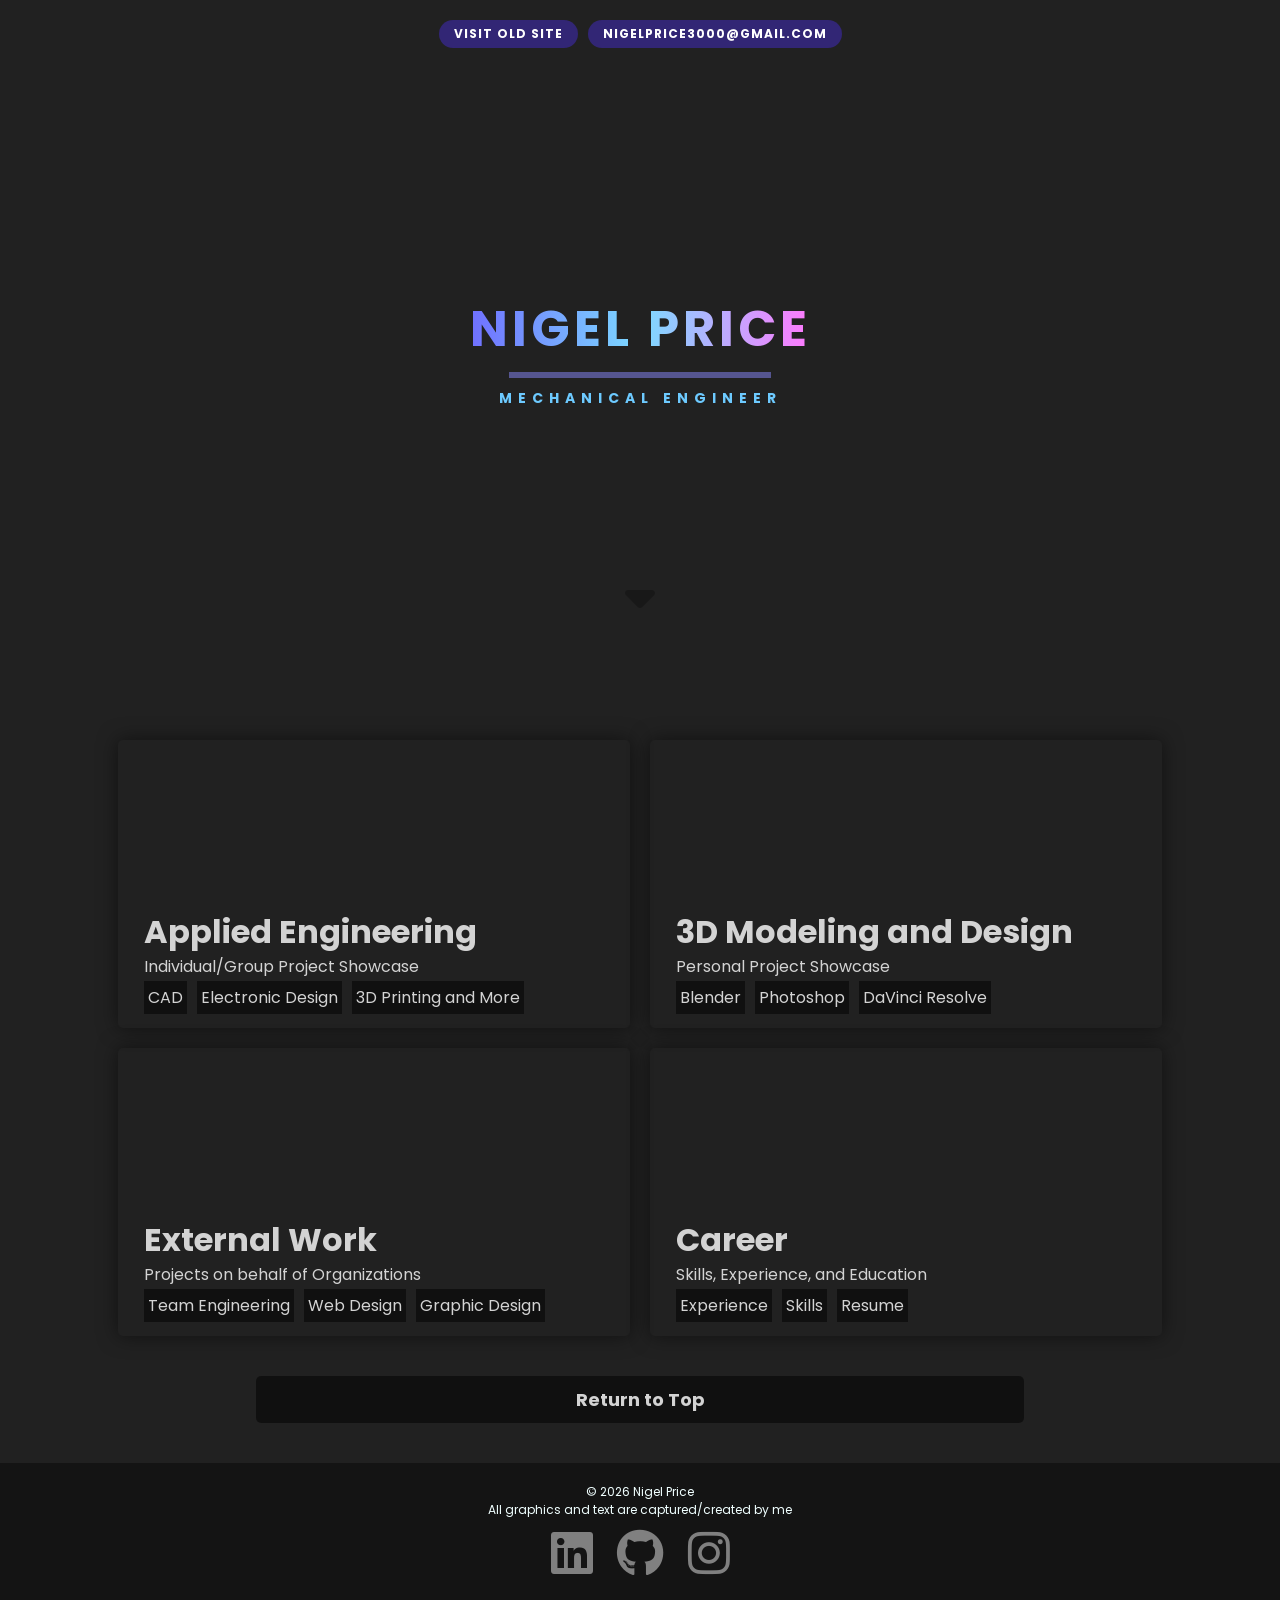
==== index.html @ 2098e36e "Add files via upload" ====
<!DOCTYPE html>
<html lang="en">
<head>
    <meta charset="UTF-8">
    <meta name="viewport" content="width=device-width, initial-scale=1.0">
    <title>Document</title>
    <link rel="stylesheet" href="styles.css">
    <link rel="stylesheet" href="https://cdnjs.cloudflare.com/ajax/libs/font-awesome/6.0.0/css/all.min.css">
</head>
<body>
    <div class="intro">
        <div class="header-links">
            <a href="https://nigelprice4060.github.io/nigel-site/index.html" target="_blank">Visit Old Site</a>
            <a href="https://mail.google.com/mail/?view=cm&fs=1&to=nigelprice3000@gmail.com " target="_blank">nigelprice3000@gmail.com</a>
        </div>
        <h1 class="gradient-text">nigel price</h1>
        <hr>
        <p><b>Mechanical Engineer</b></p>
        <i class="fa-solid fa-caret-down"></i>
    </div>
    <div class="homecontent">
    
    <a href="engineering.html" class="homebox is-eng">
            <h1>Applied Engineering</h1>
            <p>Individual/Group Project Showcase</p>
            <ul>
                <li>CAD</li>
                <li>Electronic Design</li>
                <li>3D Printing and More</li>
            </ul>
    </a>

    <a href="blender.html" class="homebox is-vfx">
        <h1>3D Modeling and Design</h1>
        <p>Personal Project Showcase</p>
        <ul>
            <li>Blender</li>
            <li>Photoshop</li>
            <li>DaVinci Resolve</li>
        </ul>
    </a>

    <a href="extwork.html" class="homebox is-art">
        <h1>External Work</h1>
        <p>Projects on behalf of Organizations</p>
        <ul>
            <li>Team Engineering</li>
            <li>Web Design</li>
            <li>Graphic Design</li>
        </ul>
    </a>

    <a href="career.html" class="homebox is-car">
        <h1>Career</h1>
        <p>Skills, Experience, and Education</p>
        <ul>
            <li>Experience</li>
            <li>Skills</li>
            <li>Resume</li>
        </ul>
    </a>

    <a href="index.html" class="homebutton">
        <h1>Return to Top</h1>
    </a>

</div>
    <div class="bottom">
        <p>© 2026 Nigel Price</p>
        <p>All graphics and text are captured/created by me</p>
        <a href="https://www.linkedin.com/in/nigel-price-3305b8288/" target="_blank"><i class="fa-brands fa-linkedin"></i></a>
        <a href="https://github.com/nigelprice4060" target="_blank"><i class="fa-brands fa-github"></i></a>
        <a href="https://www.instagram.com/not_nigel_/" target="_blank"><i class="fa-brands fa-instagram"></i></a>
    </div>
    <script src="script.js"></script>
</body>
</html>
---- styles.css ----
@import url('https://fonts.googleapis.com/css2?family=Poppins&display=swap');

* {
  margin: 0;
  padding: 0;
  border: 0;
  font-family: 'Poppins', sans-serif;
}

body {
  background-color: #212121;
}

.intro {
    position: relative;
    display: flex;
    flex-direction: column;
    align-items: center;
    justify-content: center;
    height: 100vh;
    text-align: center;
    text-transform: uppercase;
    background-image: url('IntroBackgroundPattern.png');
    background-position: center;
    background-repeat: no-repeat;
    background-size: cover;
    transition: 1s;
}

.loaded .intro {
    height: 80vh;
}

.small {
    height: 80vh;
}

.loaded .small {
    height: 60vh;
}

.intro .header-links {
    position: absolute;
    top: 20px;
    display: flex;
    align-items: center;
    align-content: center;
    gap: 10px;
}

.intro a {
    color: white;
    background-color: rgba(60, 41, 169, 0.615);
    padding: 5px 15px;
    text-decoration:solid;
    font-size: 12px;
    font-weight: bold;
    letter-spacing: 1px;
    border-radius: 20px;
    transition: 0.3s;
}

.intro a:hover {
    background-color: rgb(144, 88, 255);
    padding: 5px 25px;
    letter-spacing: 3px;
    transform: translateY(-2px);
}

.intro h1 {
    font-size: 50px;
    margin-bottom: 5px;
    letter-spacing: 4px;
    transition: ease-in 1s;
}

.intro hr {
    width: 80%;
    border: 3px solid hsla(240, 100%, 77%, 0.5);
    margin-bottom: 10px;
    transition: ease-in-out 1.8s;
}
.loaded .intro hr {
    width: 20%;
}

.intro p {
    font-size: 16px;
    margin-bottom: 20px;
    color: rgba(0, 0, 0, 0);
    letter-spacing: 0px;
    transition: ease-in-out 1s;
}
.loaded .intro p {
    font-size: 14px;
    letter-spacing: 6px;
    color: rgb(109, 202, 255);
}

.intro i {
    position: absolute;
    bottom: 40px;
    font-size: 48px;
    color: rgba(255, 255, 255, 0);
    transition: ease-out 0.8s;
}

.loaded .intro i {
    bottom: 100px;
    color: rgba(0, 0, 0, 0.25);
}

.gradient-text {
    background: linear-gradient(to right, #7070ff, #7cdaff, #ff79fd, #5694ff, #d104ff);
    background-size: 200% 100%;
    background-position: 0% 50%;
    -webkit-background-clip: text;
    -webkit-text-fill-color: transparent;
    animation: moveGradient 3s ease infinite;
}

@keyframes moveGradient {
  0% {
    background-position: 0% 50%;
  }
  50% {
    background-position: 100% 50%;
  }
  100% {
    background-position: 0% 50%;
  }
}

.homecontent {
    display: flex;
    flex-wrap: wrap;     
    justify-content: center;
    gap: 20px;              
    width: 100%;
    padding-top: 100px;
    padding-bottom: 20px;
    transition: 2s;
}

.loaded .homecontent {
    padding-top: 20px;
}

.homebox {
    position: relative;
    width: 40%;
    height: auto;
    aspect-ratio: 16/9;
    color: lightgray;
    background-position: center;
    background-repeat: no-repeat;
    background-size: cover;
    border-radius: 5px;
    transition: 0.5s;
    box-shadow: 0px 0px 20px rgba(0, 0, 0, 0.5);
}

.homebox h1 {
    position: absolute;
    bottom: 25%;
    padding-left: 5%;
}

.homebox p {
    position: absolute;
    bottom: 17%;
    padding-left: 5%;
}

.homebox ul {
    position: absolute;
    bottom: 5%;
    padding-left: 5%;
    list-style-type: none;
    display: flex;
    gap: 10px;
}

.homebox li {
    background-color: rgba(0, 0, 0, 0.5);
    gap: 5px;
    padding: 4px;
}

.homebox:hover {
    color: rgba(255, 255, 255);
    width: 45%;
}

.homebox:hover li {
    background-color: rgba(0,0,0,0);
}


.is-eng { background-image: url('Home_Engineering.png'); }
.is-eng:hover { background-image: url('Home_EngineeringHover.png'); }

.is-vfx { background-image: url('Home_VFX.png'); }
.is-vfx:hover { background-image: url('Home_VFXHover.png'); }

.is-art { background-image: url('Home_ExtWork.png'); }
.is-art:hover { background-image: url('Home_ExtWorkHover.png'); }

.is-car { background-image: url('Home_Career.png'); }
.is-car:hover { background-image: url('Home_CareerHover.png'); } 

.homebutton {
    width: 60%;
    height: auto;
    margin: 20px;
    text-align: center;
    color: lightgray;
    background-color: rgba(0, 0, 0, 0.50);
    text-decoration: none;
    border-radius: 5px;
    transition: 0.5s;
}

.homebutton h1 {
    padding: 10px 10px;
    font-size: 18px;
}

.homebutton:hover {
    color: rgb(227, 85, 85);
    background-color: rgba(0, 0, 0, 0.75);
    width: 70%;
}

.medtextbox {
    width: 40%;
    height:fit-content;
    text-align: center;
    padding: 20px 20px;
    background-color: rgba(0, 0, 0, 0.20);
    border-radius: 5px;
    color: white;
}

.left {
    text-align: left;
}

.indent {
    text-indent: 20px;
}

.medtextbox h1 {
    font-size: 22px;
    margin-bottom: 15px;
}

.medtextbox p {
    font-size: 13px;
}

.medtextbox b {
    color: rgb(169, 132, 255);
    font-size: 15px;
}

.medtextbox i {
    font-style: normal;
    color: rgb(150, 150, 150);
}

.medtextbox h2 {
    text-transform: uppercase;
    color: rgba(255, 255, 255, 0.6);
    font-size: 12px;
    padding-top: 10px;
}

.largetextbox {
    width: 85%;
    height:fit-content;
    text-align: center;
    padding: 20px 20px;
    background-color: rgba(0, 0, 0, 0.20);
    border-radius: 5px;
    color: white;
}

.largetextbox h1 {
    font-size: 22px;
    margin-bottom: 15px;
}

.largetextbox p {
    font-size: 13px;
}

.largetextbox b {
    color: rgb(148, 101, 255);
}

.largetextbox h2 {
    text-transform: uppercase;
    color: rgba(255, 255, 255, 0.6);
    font-size: 12px;
    padding-top: 10px;
}

.eightytextbox {
    width: 60%;
    height:fit-content;
    text-align: center;
    padding: 20px 20px;
    background-color: rgba(0, 0, 0, 0.20);
    border-radius: 5px;
    color: white;
}

.eightytextbox h1 {
    font-size: 22px;
    margin-bottom: 15px;
    color: rgb(148, 101, 255);
}

.eightytextbox p {
    font-size: 13px;
}

.profilepicture {
    width: 15%;
    aspect-ratio: 1/1;
    text-align: center;
    padding: 20px 20px;
    background-image: url('ProfilePictureSite.png');
    background-position: center;
    background-repeat: no-repeat;
    background-size: cover;
    border-radius: 5px;
    overflow: hidden;
}

.skills {
    display: flex;
    flex-wrap: wrap;
    gap: 20px;
}

.medtextbox ul {
    list-style-type: none;
    font-size: 13px;
}

.medimagebox {
    width: 40%;
    height: 40vh;
    text-align: center;
    padding: 20px 20px;
    background-position: center;
    background-repeat: no-repeat;
    background-size: cover;
    border-radius: 5px;
    transition: 0.5s;
    overflow: hidden;
    box-shadow: 0px 0px 20px rgba(0, 0, 0, 0.5);
}

.largeimagebox {
    width: 85%;
    height: auto;
    aspect-ratio: 16/9;
    padding: 20px 20px;
    background-position: center;
    background-repeat: no-repeat;
    background-size: auto;
    border-radius: 5px;
    transition: 0.5s;
    overflow: hidden;
    box-shadow: 0px 0px 20px rgba(0, 0, 0, 0.5);
}

.s1 {
    background-image: url('FFBWheelShowcase.jpg');
}

.s2 {
    background-image: url('FFBWheelFrontRight.png');
    background-size: 110%;
}
.s2:hover {
    background-image: url('FFBWheelFrontRightHover.png');
    background-size: 100%;
}

.s3 {
    background-image: url('FFBWheelTopDown.png');
    background-size: 110%;
}
.s3:hover {
    background-image: url('FFBWheelTopDownHover.png');
    background-size: 100%;
}

.brake1 {
    background-image: url('RegenBrakeShowcase.png');
    background-size: 100%;
}

.brake2 {
    background-image: url('RegenBrakeSimscape.png');
    background-size: 100%;
}

.brake3 {
    background-image: url('RegenBrakeSimGraphs.png');
    background-size: 100%;
}

.d1 {
    background-image: url('DuckProject1.png');
}

.g1 {
    background-image: url('GoKartProject1.png');
}

.b1 {
    background-image: url('StageV2Showcase.png');
    background-size: 100%;
}

.b1:hover {
    background-image: url('StageV2ShowcaseHover.png');
    background-size: 110%;
}

.b2 {
    background-image: url('SilversRoomShowcase.png');
    background-size: 100%;
}
.b2:hover {
    background-image: url('SilversRoomShowcaseHover.png');
    background-size: 110%;
}

.b3 {
    background-image: url('RUCRT_PromovidSite.gif');
    background-size: 100%;
}
.b3:hover {
    background-size: 110%;
}

.b4 {
    background-image: url('Buffet810upd.png');
    background-size: 100%;
}
.b4:hover {
    background-image: url('BuffetAltView.png');
    background-size: 110%;
}

.b5 {
    background-image: url('Winkler710copy.png');
    background-size: 100%;
}
.b5:hover {
    background-image: url('WinkerAnimLonger.gif');
    background-size: 110%;
}

.b6 {
    background-image: url('LPC1231.png');
    background-size: 100%;
}
.b6:hover {
    background-image: url('LPCtopdown.jpg');
    background-size: 110%;
}

.b7 {
    background-image: url('StageV1Showcase.png');
    background-size: 100%;
}

.b7:hover {
    background-image: url('StageV1ShowcaseHover.gif');
    background-size: 110%;
}

.k1 {
    background-image: url('KoehlerCo_Paper.png');
    background-size: 100%;
}

.medimagebox.k1 {
    background-size: cover;
}

.k2 {
    background-image: url('KoehlerCo_Poster.png');
    background-size: 100%;
}

.medimagebox.k2 {
    background-size: cover;
}

.rucrt1 {
    background-image: url('OrthoViewCRT.png');
    background-size: 100%;
}

.medimagebox.rucrt1 {
    background-size: cover;
}

.rucrt2 {
    background-image: url('RUCRT_SiteShowcase.png');
    background-size: 100%;
}

.rucrt2:hover {
    background-image: url('RUCRT_SiteShowcaseHover.png');
    background-size: 100%;
}

.medimagebox.rucrt2 {
    background-size: cover;
}

@media (max-width: 1000px) {
    .homebox, .medimagebox, .medtextbox, .eightytextbox {
        width: 80%;
    }
    .profilepicture {
        width: 50%;
    }
    .homebox:hover {
        width: 90%;
    }
    .homebox h1 {
        font-size: 22px;
    }
    .homebox p, 
    .homebox ul {
        font-size: 15px;
    }
    .homebox li {
        font-size: 10px;
    }
    .intro h1 {
        font-size: 40px;
    }
    .loaded .intro p {
        font-size: 14px;
        letter-spacing: 4px;
    }
}

.content {
    display: flex;
    flex-wrap: wrap;     
    justify-content: center;
    gap: 20px;
    padding-bottom: 20px;  
}

.bottom {
    text-align: center;
    padding: 20px;
    background-color: rgb(20, 20, 20);
    color: azure;
}

.bottom p {
    font-size: 12px;
}

.bottom a {
    color: gray;
    text-decoration: none;
    font-size: 48px;
    padding: 10px;
}

.bottom a:hover {
    color: rgba(70, 187, 255, 0.8);
}
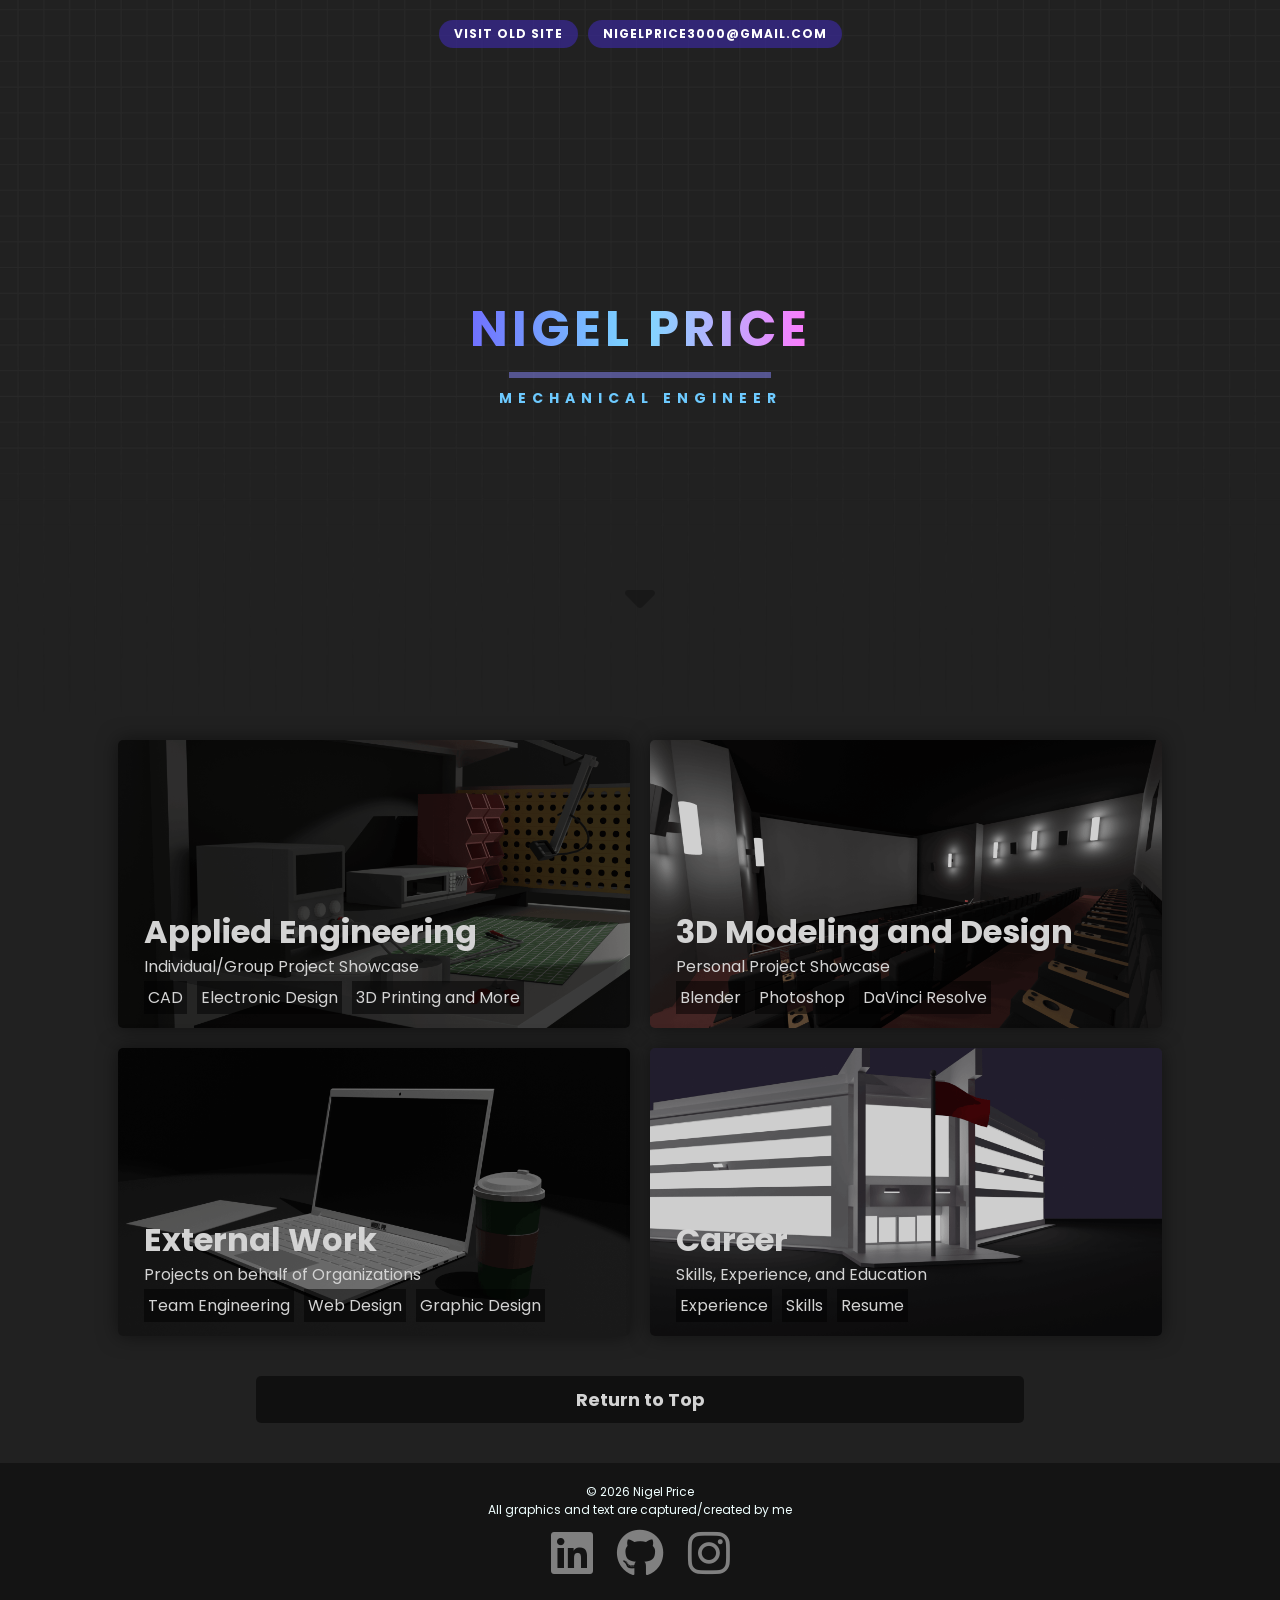
==== commit 007593bf: "Add image preload links to index.html Added preload links for images to optimize loading." ====
--- a/index.html
+++ b/index.html
@@ -6,6 +6,11 @@
     <title>Document</title>
     <link rel="stylesheet" href="styles.css">
     <link rel="stylesheet" href="https://cdnjs.cloudflare.com/ajax/libs/font-awesome/6.0.0/css/all.min.css">
+
+    <link rel="preload" as="image" href="Home_EngineeringHoverNEW.png">
+    <link rel="preload" as="image" href="Home_VFXHoverNEW.png">
+    <link rel="preload" as="image" href="Home_ExtWorkHoverNEW.png">
+    <link rel="preload" as="image" href="Home_CareerHoverNEW.png">
 </head>
 <body>
     <div class="intro">
@@ -74,4 +79,4 @@
     </div>
     <script src="script.js"></script>
 </body>
-</html>+</html>
--- a/styles.css
+++ b/styles.css
@@ -197,17 +197,17 @@
 }
 
 
-.is-eng { background-image: url('Home_Engineering.png'); }
-.is-eng:hover { background-image: url('Home_EngineeringHover.png'); }
-
-.is-vfx { background-image: url('Home_VFX.png'); }
-.is-vfx:hover { background-image: url('Home_VFXHover.png'); }
-
-.is-art { background-image: url('Home_ExtWork.png'); }
-.is-art:hover { background-image: url('Home_ExtWorkHover.png'); }
-
-.is-car { background-image: url('Home_Career.png'); }
-.is-car:hover { background-image: url('Home_CareerHover.png'); } 
+.is-eng { background-image: url('Home_EngineeringNEW.png'); }
+.is-eng:hover { background-image: url('Home_EngineeringHoverNEW.png'); }
+
+.is-vfx { background-image: url('Home_VFXNEW.png'); }
+.is-vfx:hover { background-image: url('Home_VFXHoverNEW.png'); }
+
+.is-art { background-image: url('Home_ExtWorkNEW.png'); }
+.is-art:hover { background-image: url('Home_ExtWorkHoverNEW.png'); }
+
+.is-car { background-image: url('Home_CareerNEW.png'); }
+.is-car:hover { background-image: url('Home_CareerHoverNEW.png'); } 
 
 .homebutton {
     width: 60%;
@@ -331,7 +331,7 @@
     aspect-ratio: 1/1;
     text-align: center;
     padding: 20px 20px;
-    background-image: url('ProfilePictureSite.png');
+    background-image: url('ProfilePictureSiteShrankNEW.png');
     background-position: center;
     background-repeat: no-repeat;
     background-size: cover;
@@ -383,35 +383,35 @@
 }
 
 .s2 {
-    background-image: url('FFBWheelFrontRight.png');
+    background-image: url('FFBWheelFrontRightShrankNEW.png');
     background-size: 110%;
 }
 .s2:hover {
-    background-image: url('FFBWheelFrontRightHover.png');
+    background-image: url('FFBWheelFrontRightHoverShrankNEW.png');
     background-size: 100%;
 }
 
 .s3 {
-    background-image: url('FFBWheelTopDown.png');
+    background-image: url('FFBWheelTopDownShrankNEW.png');
     background-size: 110%;
 }
 .s3:hover {
-    background-image: url('FFBWheelTopDownHover.png');
+    background-image: url('FFBWheelTopDownHoverShrankNEW.png');
     background-size: 100%;
 }
 
 .brake1 {
-    background-image: url('RegenBrakeShowcase.png');
+    background-image: url('RegenBrakeShowcaseNEW.png');
     background-size: 100%;
 }
 
 .brake2 {
-    background-image: url('RegenBrakeSimscape.png');
+    background-image: url('RegenBrakeSimscapeShrankNEW.png');
     background-size: 100%;
 }
 
 .brake3 {
-    background-image: url('RegenBrakeSimGraphs.png');
+    background-image: url('RegenBrakeSimGraphsShrankNEW.png');
     background-size: 100%;
 }
 
@@ -424,12 +424,12 @@
 }
 
 .b1 {
-    background-image: url('StageV2Showcase.png');
+    background-image: url('StageV2ShowcaseNEW.png');
     background-size: 100%;
 }
 
 .b1:hover {
-    background-image: url('StageV2ShowcaseHover.png');
+    background-image: url('StageV2ShowcaseHoverNEW.png');
     background-size: 110%;
 }
 
@@ -488,7 +488,7 @@
 }
 
 .k1 {
-    background-image: url('KoehlerCo_Paper.png');
+    background-image: url('KoehlerCo_PaperShrankNEW.png');
     background-size: 100%;
 }
 
@@ -497,7 +497,7 @@
 }
 
 .k2 {
-    background-image: url('KoehlerCo_Poster.png');
+    background-image: url('KoehlerCo_PosterShrankNEW.png');
     background-size: 100%;
 }
 
@@ -515,12 +515,12 @@
 }
 
 .rucrt2 {
-    background-image: url('RUCRT_SiteShowcase.png');
+    background-image: url('RUCRT_SiteShowcaseNEW.png');
     background-size: 100%;
 }
 
 .rucrt2:hover {
-    background-image: url('RUCRT_SiteShowcaseHover.png');
+    background-image: url('RUCRT_SiteShowcaseHoverNEW.png');
     background-size: 100%;
 }
 
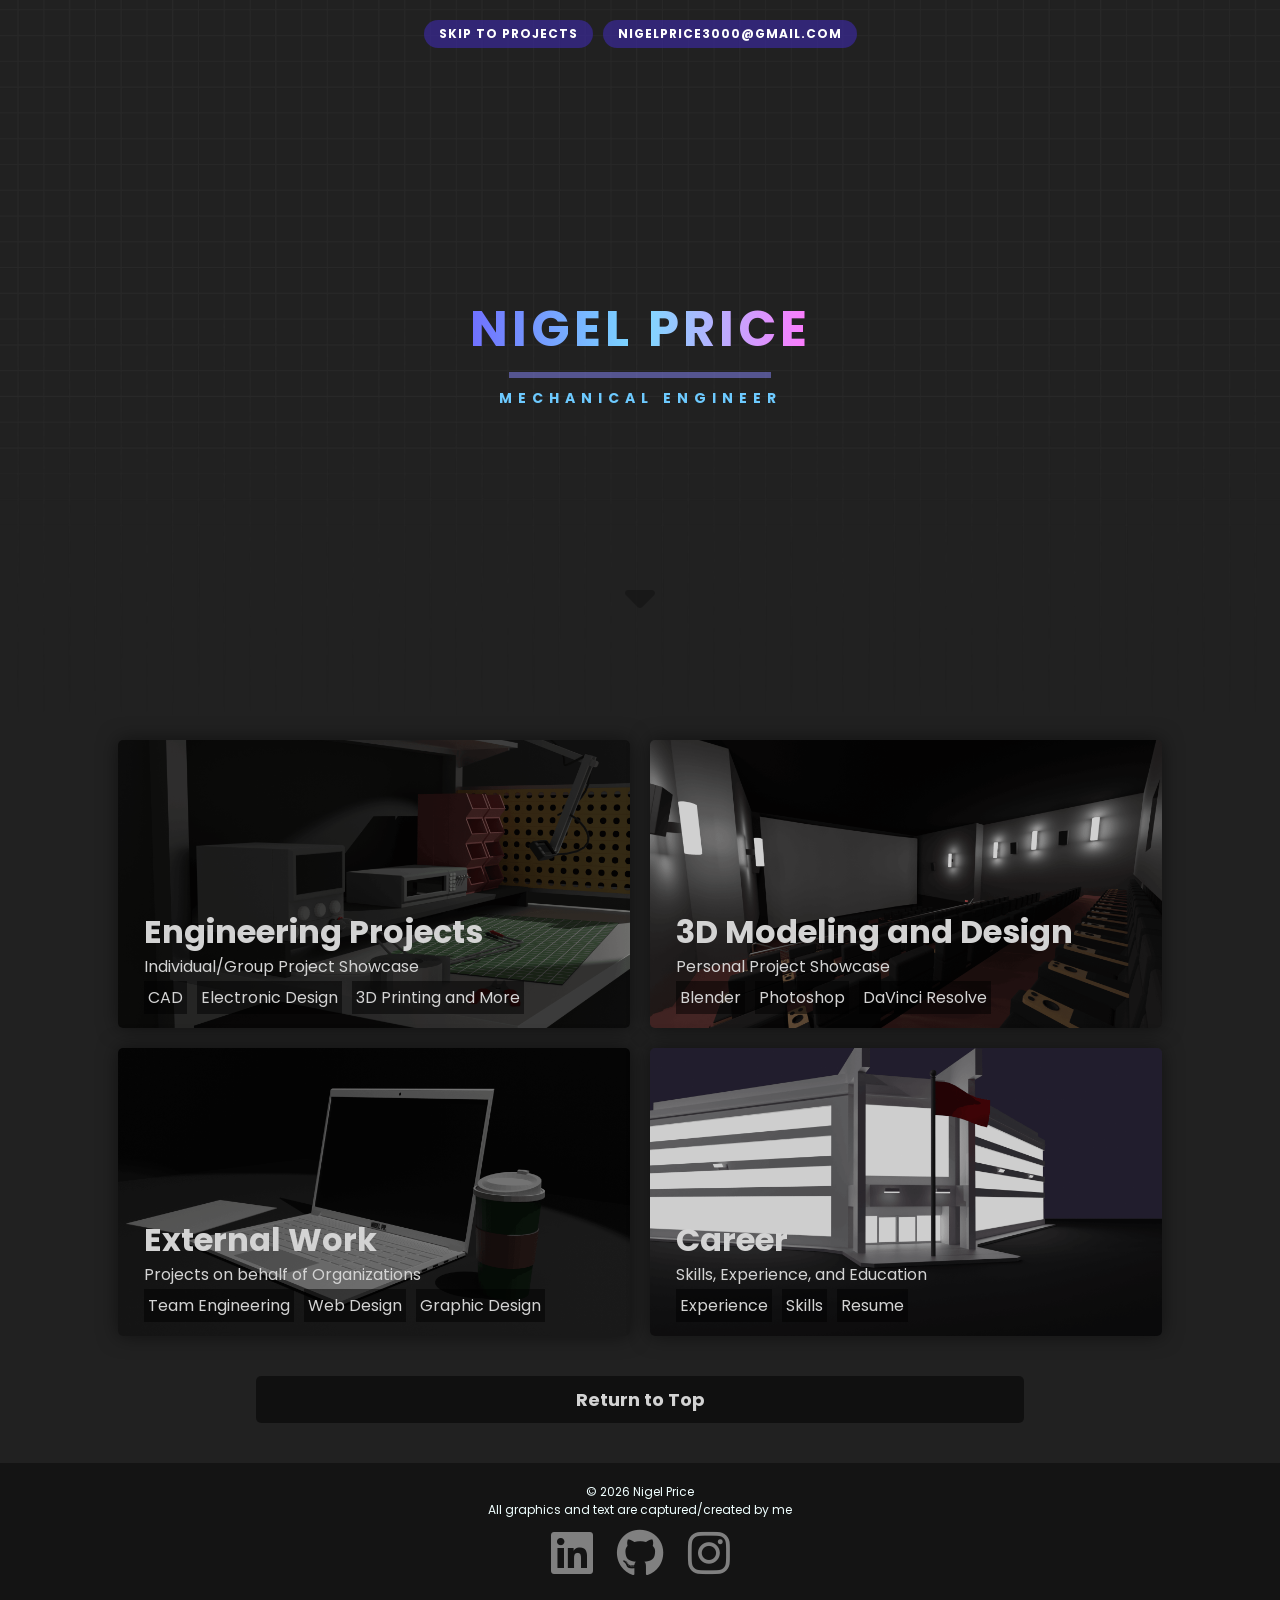
==== commit 7a8ecf80: "Update links and content in index.html" ====
--- a/index.html
+++ b/index.html
@@ -15,7 +15,7 @@
 <body>
     <div class="intro">
         <div class="header-links">
-            <a href="https://nigelprice4060.github.io/nigel-site/index.html" target="_blank">Visit Old Site</a>
+            <a href="engineering.html" target="_blank">SKIP TO PROJECTS</a>
             <a href="https://mail.google.com/mail/?view=cm&fs=1&to=nigelprice3000@gmail.com " target="_blank">nigelprice3000@gmail.com</a>
         </div>
         <h1 class="gradient-text">nigel price</h1>
@@ -26,7 +26,7 @@
     <div class="homecontent">
     
     <a href="engineering.html" class="homebox is-eng">
-            <h1>Applied Engineering</h1>
+            <h1>Engineering Projects</h1>
             <p>Individual/Group Project Showcase</p>
             <ul>
                 <li>CAD</li>
